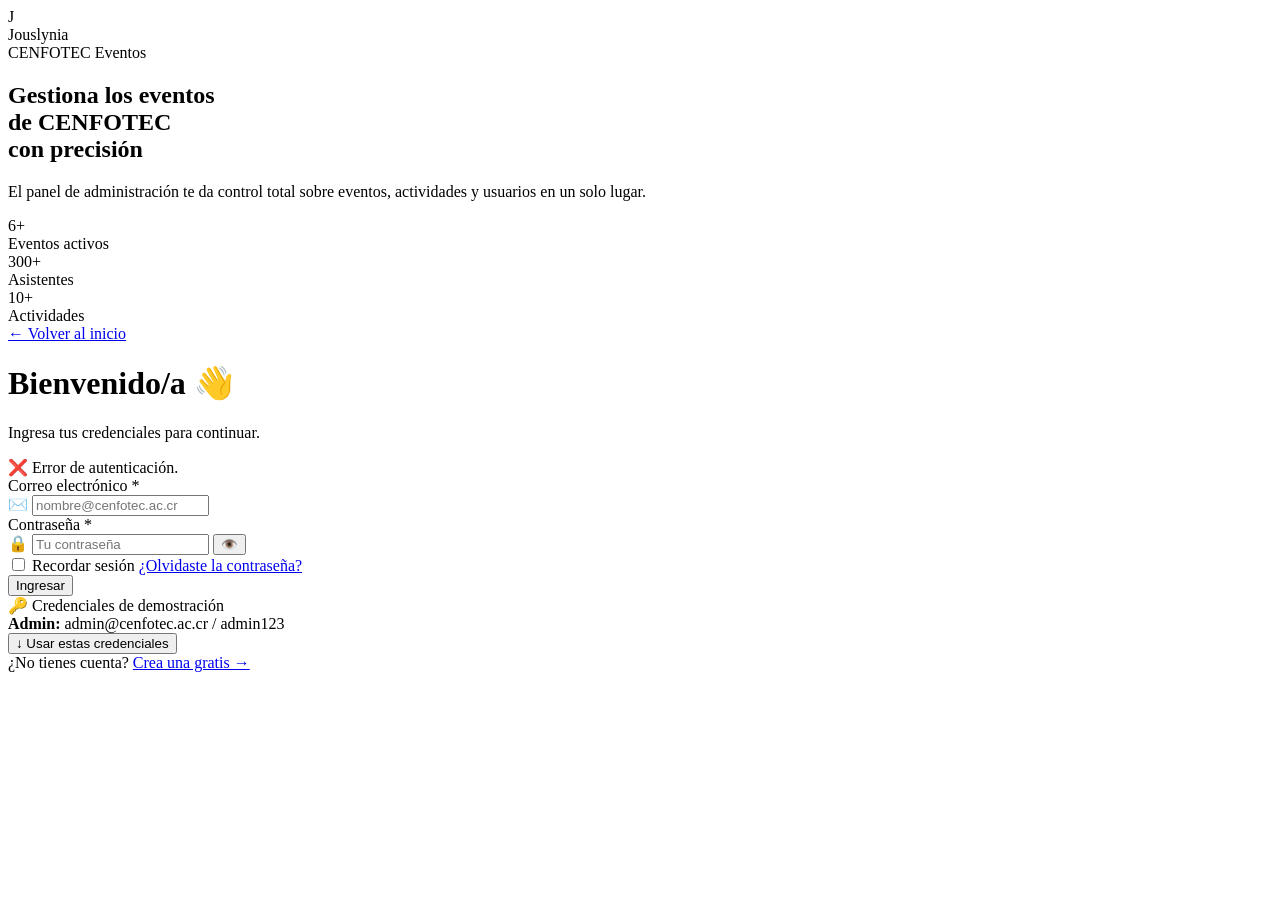
==== pages/login.html @ 5fd4dbe7 "update" ====
<!DOCTYPE html>
<html lang="es">
<head>
  <meta charset="UTF-8">
  <meta name="viewport" content="width=device-width, initial-scale=1.0">
  <meta name="description" content="Inicia sesión en Jouslynia para gestionar los eventos de CENFOTEC.">
  <meta name="robots" content="noindex">
  <title>Iniciar sesión · Jouslynia CENFOTEC</title>

  <link rel="stylesheet" href="../css/styles.css">
  <link rel="stylesheet" href="../css/auth.css">
</head>

<body>

  <div class="auth-layout">

    <!-- Panel decorativo izquierdo -->
    <aside class="auth-panel-deco auth-panel-deco--azul" aria-hidden="true">

      <div class="deco-logo">
        <div class="deco-logo__icono">J</div>
        <div>
          <div class="deco-logo__nombre">Jouslynia</div>
          <div class="deco-logo__sub">CENFOTEC Eventos</div>
        </div>
      </div>

      <div class="deco-contenido">
        <h2 class="deco-contenido__titulo">
          Gestiona los eventos<br>de <span>CENFOTEC</span><br>con precisión
        </h2>
        <p class="deco-contenido__texto">
          El panel de administración te da control total sobre eventos,
          actividades y usuarios en un solo lugar.
        </p>
      </div>

      <div class="deco-metricas">
        <div>
          <div class="deco-metrica__numero">6+</div>
          <div class="deco-metrica__label">Eventos activos</div>
        </div>
        <div>
          <div class="deco-metrica__numero">300+</div>
          <div class="deco-metrica__label">Asistentes</div>
        </div>
        <div>
          <div class="deco-metrica__numero">10+</div>
          <div class="deco-metrica__label">Actividades</div>
        </div>
      </div>

    </aside>

    <!-- Columna del formulario -->
    <main class="auth-formulario-col" id="contenido-principal">
      <div class="auth-caja">

        <a href="../index.html" class="auth-volver">← Volver al inicio</a>

        <div class="auth-caja__cabecera">
          <h1 class="auth-caja__titulo">Bienvenido/a 👋</h1>
          <p class="auth-caja__subtitulo">Ingresa tus credenciales para continuar.</p>
        </div>

        <!-- Alerta global -->
        <div class="alerta-form alerta-form--error" id="alerta-error" role="alert" aria-live="assertive">
          <span aria-hidden="true">❌</span>
          <span id="alerta-error-texto">Error de autenticación.</span>
        </div>

        <form class="auth-form" id="form-login" novalidate>

          <div class="campo-form">
            <label class="campo-form__etiqueta" for="correo">
              Correo electrónico <span>*</span>
            </label>
            <div class="campo-icono">
              <span class="campo-icono__ico" aria-hidden="true">✉️</span>
              <input type="email" id="correo" name="correo"
                     class="campo-form__control campo-icono__control"
                     placeholder="nombre@cenfotec.ac.cr"
                     autocomplete="email" inputmode="email"
                     required aria-required="true" aria-describedby="error-correo">
            </div>
            <span class="campo-form__error campo-error-msg" id="error-correo" role="alert" style="display:none;"></span>
          </div>

          <div class="campo-form">
            <label class="campo-form__etiqueta" for="contrasena">
              Contraseña <span>*</span>
            </label>
            <div class="campo-icono campo-pass">
              <span class="campo-icono__ico" aria-hidden="true">🔒</span>
              <input type="password" id="contrasena" name="contrasena"
                     class="campo-form__control campo-icono__control campo-pass__control"
                     placeholder="Tu contraseña"
                     autocomplete="current-password"
                     required aria-required="true" aria-describedby="error-contrasena">
              <button type="button" class="campo-pass__toggle" id="toggle-pass"
                      aria-label="Mostrar contraseña">👁️</button>
            </div>
            <span class="campo-form__error campo-error-msg" id="error-contrasena" role="alert" style="display:none;"></span>
          </div>

          <div class="auth-opciones">
            <label class="auth-opciones__checkbox">
              <input type="checkbox" id="recordar" name="recordar">
              Recordar sesión
            </label>
            <a href="#" class="auth-opciones__link" id="enlace-recuperar">
              ¿Olvidaste la contraseña?
            </a>
          </div>

          <button type="submit" class="btn btn-primario btn-bloque btn-lg" id="btn-ingresar">
            Ingresar
          </button>

        </form>

        <div class="demo-credenciales" role="note">
          <div class="demo-credenciales__titulo">🔑 Credenciales de demostración</div>
          <div><strong>Admin:</strong> admin@cenfotec.ac.cr / admin123</div>
          <button type="button" class="demo-credenciales__rellenar" id="btn-demo">
            ↓ Usar estas credenciales
          </button>
        </div>

        <div class="auth-caja__pie">
          ¿No tienes cuenta? <a href="registro.html">Crea una gratis →</a>
        </div>

      </div>
    </main>

  </div>

  <div class="toast-contenedor" id="toast-contenedor" aria-live="assertive" aria-atomic="false"></div>

  <script src="../js/auth.js"></script>
  <script src="../js/login.js"></script>

</body>
</html>
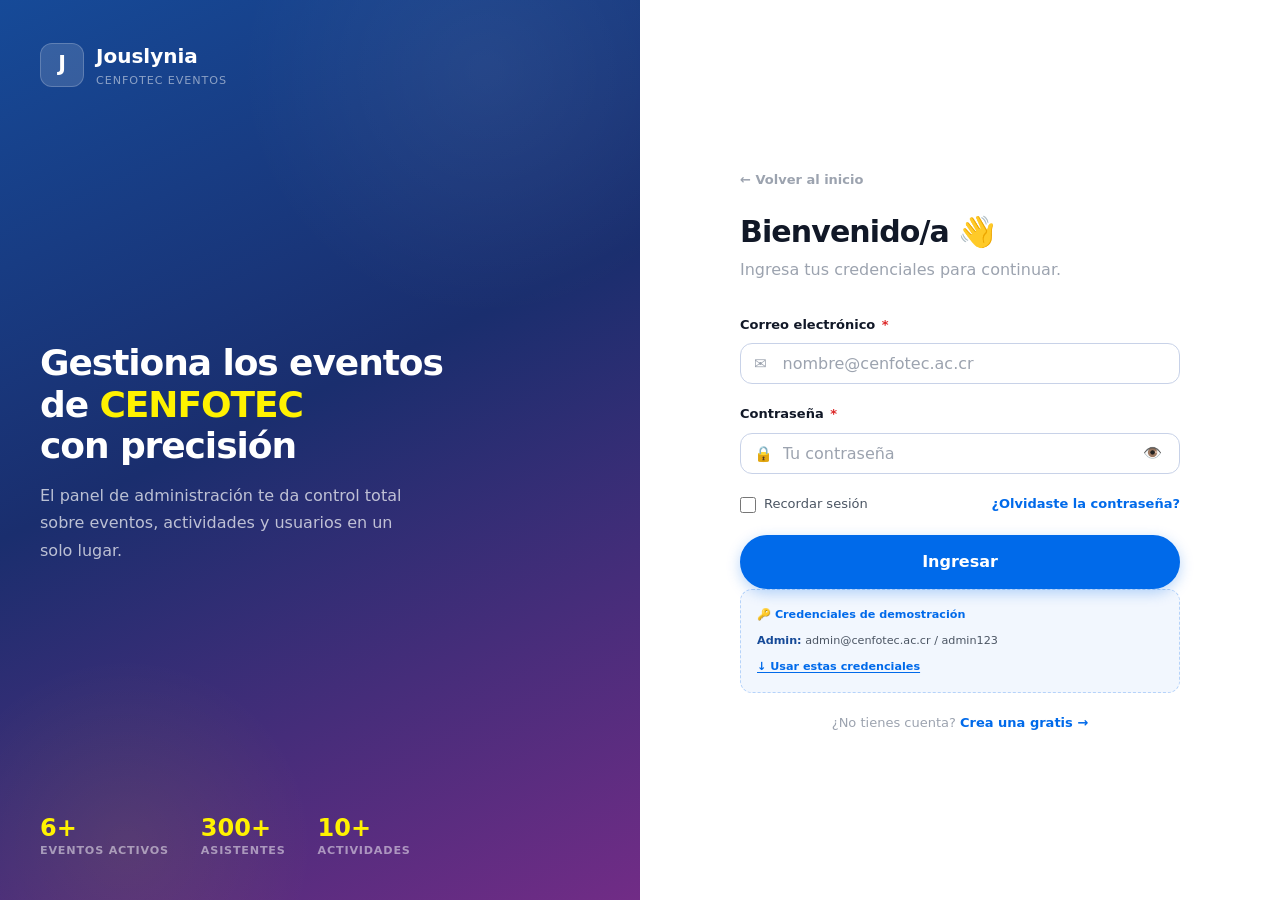
==== commit 766ac84f: "updarte" ====
--- a/pages/login.html
+++ b/pages/login.html
@@ -3,12 +3,12 @@
 <head>
   <meta charset="UTF-8">
   <meta name="viewport" content="width=device-width, initial-scale=1.0">
-  <meta name="description" content="Inicia sesión en Jouslynia para gestionar los eventos de CENFOTEC.">
+  <meta name="description" content="Inicia sesión para gestionar los eventos de CENFOTEC.">
   <meta name="robots" content="noindex">
-  <title>Iniciar sesión · Jouslynia CENFOTEC</title>
+  <title>Iniciar sesión · CENFOTEC</title>
 
-  <link rel="stylesheet" href="../css/styles.css">
-  <link rel="stylesheet" href="../css/auth.css">
+  <link rel="stylesheet" href="/CSS/styles.css">
+  <link rel="stylesheet" href="/CSS/auth.css">
 </head>
 
 <body>
@@ -57,7 +57,7 @@
     <main class="auth-formulario-col" id="contenido-principal">
       <div class="auth-caja">
 
-        <a href="../index.html" class="auth-volver">← Volver al inicio</a>
+        <a href="/index.html" class="auth-volver">← Volver al inicio</a>
 
         <div class="auth-caja__cabecera">
           <h1 class="auth-caja__titulo">Bienvenido/a 👋</h1>
@@ -129,7 +129,7 @@
         </div>
 
         <div class="auth-caja__pie">
-          ¿No tienes cuenta? <a href="registro.html">Crea una gratis →</a>
+          ¿No tienes cuenta? <a href="/pages/registro.html">Crea una gratis →</a>
         </div>
 
       </div>
@@ -139,8 +139,8 @@
 
   <div class="toast-contenedor" id="toast-contenedor" aria-live="assertive" aria-atomic="false"></div>
 
-  <script src="../js/auth.js"></script>
-  <script src="../js/login.js"></script>
+  <script src="/js/auth.js"></script>
+  <script src="/js/login.js"></script>
 
 </body>
 </html>
--- a/CSS/styles.css
+++ b/CSS/styles.css
@@ -0,0 +1,1843 @@
+/* ================================================================
+   JOUSLYNIA — Sistema de Gestión de Eventos · Universidad CENFOTEC
+   styles.css — Estilos globales y componentes de la landing page
+   ================================================================ */
+
+/* ----------------------------------------------------------------
+   1. TOKENS DE COLOR — Paleta oficial CENFOTEC
+   ---------------------------------------------------------------- */
+:root {
+  /* Colores de marca */
+  --color-AzulOscuro:    #164a98;
+  --color-AzulClaro:     #006AEA;
+  --color-celesteClaro:  #9CC8FF;
+  --color-grisClaro:     #d2d2d2;
+  --color-grisOscuro:    #7c7b75;
+  --color-amarilloClaro: #fff200;
+  --color-amarilloOscuro:#ffc63e;
+  --color-Morado:        #712c86;
+
+  /* Semánticos — superficie y texto */
+  --superficie-pagina:   #f5f7fb;
+  --superficie-blanca:   #ffffff;
+  --superficie-elevada:  #ffffff;
+  --texto-primario:      #111827;
+  --texto-secundario:    #4b5563;
+  --texto-tenue:         #9ca3af;
+  --borde-suave:         #e5e9f2;
+  --borde-medio:         #c8d2e8;
+
+  /* Estados */
+  --color-exito:         #16a34a;
+  --color-error:         #dc2626;
+  --color-advertencia:   var(--color-amarilloOscuro);
+
+  /* ----------------------------------------------------------------
+     2. TIPOGRAFÍA
+     ---------------------------------------------------------------- */
+  --fuente-display: 'Segoe UI', system-ui, -apple-system, sans-serif;
+  --fuente-cuerpo:  'Segoe UI', system-ui, -apple-system, sans-serif;
+  --fuente-mono:    'Cascadia Code', 'Fira Code', monospace;
+
+  /* Escala tipográfica */
+  --texto-xs:   0.70rem;   /* 11.2px */
+  --texto-sm:   0.813rem;  /* 13px  */
+  --texto-base: 1rem;      /* 16px  */
+  --texto-lg:   1.125rem;  /* 18px  */
+  --texto-xl:   1.25rem;   /* 20px  */
+  --texto-2xl:  1.5rem;    /* 24px  */
+  --texto-3xl:  1.875rem;  /* 30px  */
+  --texto-4xl:  2.25rem;   /* 36px  */
+  --texto-5xl:  3rem;      /* 48px  */
+
+  /* ----------------------------------------------------------------
+     3. ESPACIADO Y GEOMETRÍA
+     ---------------------------------------------------------------- */
+  --espacio-1:  0.25rem;
+  --espacio-2:  0.5rem;
+  --espacio-3:  0.75rem;
+  --espacio-4:  1rem;
+  --espacio-5:  1.25rem;
+  --espacio-6:  1.5rem;
+  --espacio-8:  2rem;
+  --espacio-10: 2.5rem;
+  --espacio-12: 3rem;
+  --espacio-16: 4rem;
+  --espacio-20: 5rem;
+  --espacio-24: 6rem;
+
+  --radio-sm:   6px;
+  --radio-md:   12px;
+  --radio-lg:   20px;
+  --radio-xl:   28px;
+  --radio-full: 9999px;
+
+  /* Sombras */
+  --sombra-xs:  0 1px 3px rgba(22,74,152,0.06);
+  --sombra-sm:  0 2px 8px rgba(22,74,152,0.10);
+  --sombra-md:  0 4px 16px rgba(22,74,152,0.14);
+  --sombra-lg:  0 8px 32px rgba(22,74,152,0.18);
+  --sombra-xl:  0 16px 48px rgba(22,74,152,0.22);
+
+  /* Transiciones */
+  --trans-rapida:  0.15s ease;
+  --trans-normal:  0.25s ease;
+  --trans-suave:   0.40s ease;
+
+  /* Layout */
+  --ancho-max:     1200px;
+  --ancho-angosto: 760px;
+  --alto-header:   68px;
+}
+
+
+/* ================================================================
+   4. RESET Y BASE
+   ================================================================ */
+*, *::before, *::after {
+  box-sizing: border-box;
+  margin: 0;
+  padding: 0;
+}
+
+html {
+  font-size: 16px;
+  scroll-behavior: smooth;
+  -webkit-text-size-adjust: 100%;
+}
+
+body {
+  font-family: var(--fuente-cuerpo);
+  font-size: var(--texto-base);
+  line-height: 1.6;
+  color: var(--texto-primario);
+  background-color: var(--superficie-pagina);
+  min-height: 100vh;
+  -webkit-font-smoothing: antialiased;
+}
+
+img, svg { display: block; max-width: 100%; }
+
+a {
+  color: var(--color-AzulClaro);
+  text-decoration: none;
+  transition: color var(--trans-rapida);
+}
+a:hover { color: var(--color-AzulOscuro); }
+
+button { cursor: pointer; font-family: inherit; border: none; background: none; }
+input, select, textarea { font-family: inherit; font-size: inherit; }
+
+ul, ol { list-style: none; }
+
+h1, h2, h3, h4, h5, h6 {
+  font-family: var(--fuente-display);
+  line-height: 1.2;
+  font-weight: 700;
+  color: var(--texto-primario);
+}
+
+/* Accesibilidad: foco visible */
+:focus-visible {
+  outline: 3px solid var(--color-AzulClaro);
+  outline-offset: 3px;
+  border-radius: var(--radio-sm);
+}
+
+/* Movimiento reducido */
+@media (prefers-reduced-motion: reduce) {
+  *, *::before, *::after {
+    animation-duration: 0.01ms !important;
+    transition-duration: 0.01ms !important;
+  }
+  html { scroll-behavior: auto; }
+}
+
+
+/* ================================================================
+   5. UTILIDADES GLOBALES
+   ================================================================ */
+.contenedor {
+  width: 100%;
+  max-width: var(--ancho-max);
+  margin-inline: auto;
+  padding-inline: var(--espacio-6);
+}
+
+.contenedor--angosto {
+  max-width: var(--ancho-angosto);
+}
+
+/* Texto */
+.texto-centrado { text-align: center; }
+.texto-izquierda { text-align: left; }
+
+/* Acceso para lectores de pantalla */
+.sr-solo {
+  position: absolute;
+  width: 1px; height: 1px;
+  padding: 0; margin: -1px;
+  overflow: hidden;
+  clip: rect(0,0,0,0);
+  white-space: nowrap;
+  border: 0;
+}
+
+/* Separador de sección */
+.separador-seccion {
+  display: flex;
+  flex-direction: column;
+  align-items: center;
+  gap: var(--espacio-3);
+  margin-bottom: var(--espacio-12);
+  text-align: center;
+}
+
+.separador-seccion__etiqueta {
+  display: inline-flex;
+  align-items: center;
+  gap: var(--espacio-2);
+  font-size: var(--texto-xs);
+  font-weight: 700;
+  letter-spacing: 0.12em;
+  text-transform: uppercase;
+  color: var(--color-AzulClaro);
+  background: rgba(0,106,234,0.08);
+  padding: var(--espacio-1) var(--espacio-3);
+  border-radius: var(--radio-full);
+  border: 1px solid rgba(0,106,234,0.18);
+}
+
+.separador-seccion__titulo {
+  font-size: clamp(var(--texto-2xl), 4vw, var(--texto-4xl));
+  font-weight: 800;
+  color: var(--texto-primario);
+  letter-spacing: -0.02em;
+}
+
+.separador-seccion__titulo em {
+  font-style: normal;
+  color: var(--color-AzulClaro);
+}
+
+.separador-seccion__descripcion {
+  font-size: var(--texto-lg);
+  color: var(--texto-secundario);
+  max-width: 540px;
+  line-height: 1.65;
+}
+
+
+/* ================================================================
+   6. SISTEMA DE BOTONES
+   ================================================================ */
+.btn {
+  display: inline-flex;
+  align-items: center;
+  justify-content: center;
+  gap: var(--espacio-2);
+  padding: 0.625rem 1.375rem;
+  font-size: var(--texto-sm);
+  font-weight: 600;
+  border-radius: var(--radio-full);
+  transition: all var(--trans-normal);
+  white-space: nowrap;
+  border: 2px solid transparent;
+  cursor: pointer;
+  line-height: 1.4;
+}
+
+.btn:disabled {
+  opacity: 0.55;
+  cursor: not-allowed;
+  pointer-events: none;
+}
+
+/* Primario */
+.btn-primario {
+  background: var(--color-AzulClaro);
+  color: #ffffff;
+  border-color: var(--color-AzulClaro);
+  box-shadow: 0 4px 14px rgba(0,106,234,0.28);
+}
+.btn-primario:hover {
+  background: var(--color-AzulOscuro);
+  border-color: var(--color-AzulOscuro);
+  color: #ffffff;
+  box-shadow: 0 6px 20px rgba(22,74,152,0.35);
+  transform: translateY(-1px);
+}
+.btn-primario:active { transform: translateY(0); }
+
+/* Secundario / outline */
+.btn-secundario {
+  background: transparent;
+  color: var(--color-AzulClaro);
+  border-color: var(--color-AzulClaro);
+}
+.btn-secundario:hover {
+  background: var(--color-AzulClaro);
+  color: #ffffff;
+}
+
+/* Acento amarillo */
+.btn-acento {
+  background: var(--color-amarilloClaro);
+  color: var(--color-AzulOscuro);
+  border-color: var(--color-amarilloClaro);
+  font-weight: 700;
+  box-shadow: 0 4px 14px rgba(255,242,0,0.30);
+}
+.btn-acento:hover {
+  background: var(--color-amarilloOscuro);
+  border-color: var(--color-amarilloOscuro);
+  color: var(--color-AzulOscuro);
+  transform: translateY(-1px);
+}
+
+/* Morado */
+.btn-morado {
+  background: var(--color-Morado);
+  color: #ffffff;
+  border-color: var(--color-Morado);
+  box-shadow: 0 4px 14px rgba(113,44,134,0.28);
+}
+.btn-morado:hover {
+  background: #5e2470;
+  color: #ffffff;
+  transform: translateY(-1px);
+}
+
+/* Blanco/ghost (sobre fondos oscuros) */
+.btn-fantasma {
+  background: rgba(255,255,255,0.12);
+  color: #ffffff;
+  border-color: rgba(255,255,255,0.40);
+  backdrop-filter: blur(4px);
+}
+.btn-fantasma:hover {
+  background: rgba(255,255,255,0.22);
+  color: #ffffff;
+}
+
+/* Tamaños */
+.btn-sm { padding: 0.4rem 1rem; font-size: var(--texto-xs); }
+.btn-lg { padding: 0.85rem 1.75rem; font-size: var(--texto-base); }
+.btn-bloque { width: 100%; }
+
+
+/* ================================================================
+   7. HEADER / NAVEGACIÓN
+   ================================================================ */
+.encabezado {
+  position: sticky;
+  top: 0;
+  z-index: 900;
+  height: var(--alto-header);
+  background: rgba(255,255,255,0.96);
+  backdrop-filter: blur(12px);
+  -webkit-backdrop-filter: blur(12px);
+  border-bottom: 1px solid var(--borde-suave);
+  box-shadow: var(--sombra-xs);
+}
+
+.encabezado__interior {
+  height: 100%;
+  display: flex;
+  align-items: center;
+  justify-content: space-between;
+  gap: var(--espacio-6);
+}
+
+/* Marca / logo */
+.marca {
+  display: flex;
+  align-items: center;
+  gap: var(--espacio-3);
+  text-decoration: none;
+  flex-shrink: 0;
+}
+
+.marca__icono {
+  width: 42px;
+  height: 42px;
+  border-radius: var(--radio-md);
+  background: linear-gradient(135deg, var(--color-AzulOscuro) 0%, var(--color-AzulClaro) 100%);
+  display: flex;
+  align-items: center;
+  justify-content: center;
+  color: #ffffff;
+  font-size: 1.25rem;
+  font-weight: 800;
+  letter-spacing: -0.05em;
+  flex-shrink: 0;
+  overflow: hidden;
+}
+
+.marca__icono img {
+  width: 100%;
+  height: 100%;
+  object-fit: cover;
+}
+
+.marca__textos {
+  display: flex;
+  flex-direction: column;
+  line-height: 1.1;
+}
+
+.marca__nombre {
+  font-size: var(--texto-lg);
+  font-weight: 800;
+  color: var(--color-AzulOscuro);
+  letter-spacing: -0.03em;
+}
+
+.marca__sub {
+  font-size: var(--texto-xs);
+  font-weight: 600;
+  color: var(--texto-tenue);
+  letter-spacing: 0.06em;
+  text-transform: uppercase;
+}
+
+/* Navegación principal */
+.nav-principal {
+  display: flex;
+  align-items: center;
+  gap: var(--espacio-1);
+  flex: 1;
+  justify-content: center;
+}
+
+.nav-principal__enlace {
+  padding: var(--espacio-2) var(--espacio-3);
+  font-size: var(--texto-sm);
+  font-weight: 600;
+  color: var(--texto-secundario);
+  border-radius: var(--radio-full);
+  transition: all var(--trans-rapida);
+  position: relative;
+}
+
+.nav-principal__enlace:hover,
+.nav-principal__enlace[aria-current="page"] {
+  color: var(--color-AzulClaro);
+  background: rgba(0,106,234,0.07);
+}
+
+/* Acciones del header */
+.encabezado__acciones {
+  display: flex;
+  align-items: center;
+  gap: var(--espacio-3);
+  flex-shrink: 0;
+}
+
+/* Botón hamburguesa */
+.btn-hamburguesa {
+  display: none;
+  flex-direction: column;
+  gap: 5px;
+  padding: var(--espacio-2);
+  background: none;
+  border: none;
+  cursor: pointer;
+  border-radius: var(--radio-sm);
+  transition: background var(--trans-rapida);
+}
+.btn-hamburguesa:hover { background: var(--borde-suave); }
+
+.btn-hamburguesa__linea {
+  display: block;
+  width: 22px;
+  height: 2px;
+  background: var(--texto-primario);
+  border-radius: 2px;
+  transition: all var(--trans-normal);
+  transform-origin: center;
+}
+
+/* Animación hamburguesa → X */
+.btn-hamburguesa[aria-expanded="true"] .btn-hamburguesa__linea:nth-child(1) {
+  transform: translateY(7px) rotate(45deg);
+}
+.btn-hamburguesa[aria-expanded="true"] .btn-hamburguesa__linea:nth-child(2) {
+  opacity: 0;
+  transform: scaleX(0);
+}
+.btn-hamburguesa[aria-expanded="true"] .btn-hamburguesa__linea:nth-child(3) {
+  transform: translateY(-7px) rotate(-45deg);
+}
+
+/* Menú móvil */
+.nav-movil {
+  display: none;
+  position: fixed;
+  top: var(--alto-header);
+  left: 0;
+  right: 0;
+  background: var(--superficie-blanca);
+  border-bottom: 1px solid var(--borde-suave);
+  box-shadow: var(--sombra-md);
+  padding: var(--espacio-4);
+  z-index: 800;
+  flex-direction: column;
+  gap: var(--espacio-2);
+}
+
+.nav-movil--visible { display: flex; }
+
+.nav-movil__enlace {
+  display: flex;
+  align-items: center;
+  gap: var(--espacio-3);
+  padding: var(--espacio-3) var(--espacio-4);
+  border-radius: var(--radio-md);
+  font-size: var(--texto-base);
+  font-weight: 600;
+  color: var(--texto-secundario);
+  transition: all var(--trans-rapida);
+}
+.nav-movil__enlace:hover {
+  background: rgba(0,106,234,0.06);
+  color: var(--color-AzulClaro);
+}
+
+.nav-movil__separador {
+  height: 1px;
+  background: var(--borde-suave);
+  margin: var(--espacio-2) 0;
+}
+
+.nav-movil__acciones {
+  display: flex;
+  flex-direction: column;
+  gap: var(--espacio-2);
+  padding-top: var(--espacio-2);
+}
+
+
+/* ================================================================
+   8. HERO SECTION
+   ================================================================ */
+.hero {
+  position: relative;
+  min-height: calc(100vh - var(--alto-header));
+  display: grid;
+  grid-template-columns: 1fr 1fr;
+  align-items: center;
+  gap: var(--espacio-16);
+  padding-block: var(--espacio-20);
+  overflow: hidden;
+  background:
+    radial-gradient(ellipse 80% 60% at 70% 50%, rgba(156,200,255,0.18) 0%, transparent 65%),
+    radial-gradient(ellipse 50% 40% at 10% 80%, rgba(113,44,134,0.10) 0%, transparent 55%),
+    linear-gradient(160deg, #f5f7fb 0%, #eef2fd 50%, #f0f4ff 100%);
+}
+
+/* Figura decorativa de fondo */
+.hero::before {
+  content: '';
+  position: absolute;
+  top: -10%;
+  right: -5%;
+  width: 600px;
+  height: 600px;
+  border-radius: 50%;
+  background: radial-gradient(circle, rgba(0,106,234,0.07) 0%, transparent 70%);
+  pointer-events: none;
+}
+
+.hero::after {
+  content: '';
+  position: absolute;
+  bottom: -15%;
+  left: -8%;
+  width: 500px;
+  height: 500px;
+  border-radius: 50%;
+  background: radial-gradient(circle, rgba(113,44,134,0.06) 0%, transparent 70%);
+  pointer-events: none;
+}
+
+/* Columna de texto */
+.hero__texto {
+  position: relative;
+  z-index: 1;
+}
+
+.hero__etiqueta {
+  display: inline-flex;
+  align-items: center;
+  gap: var(--espacio-2);
+  font-size: var(--texto-xs);
+  font-weight: 700;
+  letter-spacing: 0.10em;
+  text-transform: uppercase;
+  color: var(--color-AzulClaro);
+  background: rgba(0,106,234,0.08);
+  padding: var(--espacio-1) var(--espacio-3);
+  border-radius: var(--radio-full);
+  border: 1px solid rgba(0,106,234,0.20);
+  margin-bottom: var(--espacio-5);
+}
+
+.hero__etiqueta::before {
+  content: '';
+  width: 6px;
+  height: 6px;
+  border-radius: 50%;
+  background: var(--color-AzulClaro);
+  animation: pulso 2s ease-in-out infinite;
+}
+
+@keyframes pulso {
+  0%, 100% { transform: scale(1); opacity: 1; }
+  50%       { transform: scale(1.4); opacity: 0.6; }
+}
+
+.hero__titulo {
+  font-size: clamp(var(--texto-3xl), 5.5vw, 3.6rem);
+  font-weight: 900;
+  letter-spacing: -0.035em;
+  line-height: 1.08;
+  color: var(--texto-primario);
+  margin-bottom: var(--espacio-5);
+}
+
+.hero__titulo-acento {
+  color: var(--color-AzulClaro);
+  position: relative;
+  display: inline-block;
+}
+
+/* Subrayado decorativo */
+.hero__titulo-acento::after {
+  content: '';
+  position: absolute;
+  bottom: 2px;
+  left: 0;
+  width: 100%;
+  height: 4px;
+  background: var(--color-amarilloClaro);
+  border-radius: 2px;
+  opacity: 0.8;
+}
+
+.hero__bajada {
+  font-size: var(--texto-lg);
+  color: var(--texto-secundario);
+  line-height: 1.70;
+  max-width: 480px;
+  margin-bottom: var(--espacio-8);
+}
+
+.hero__acciones {
+  display: flex;
+  gap: var(--espacio-4);
+  flex-wrap: wrap;
+  margin-bottom: var(--espacio-10);
+}
+
+/* Estadísticas rápidas del hero */
+.hero__metricas {
+  display: flex;
+  gap: var(--espacio-8);
+  padding-top: var(--espacio-8);
+  border-top: 1px solid var(--borde-suave);
+}
+
+.hero__metrica-numero {
+  font-size: var(--texto-3xl);
+  font-weight: 900;
+  color: var(--color-AzulOscuro);
+  line-height: 1;
+  letter-spacing: -0.03em;
+}
+
+.hero__metrica-numero span {
+  color: var(--color-AzulClaro);
+}
+
+.hero__metrica-label {
+  font-size: var(--texto-xs);
+  color: var(--texto-tenue);
+  font-weight: 600;
+  text-transform: uppercase;
+  letter-spacing: 0.07em;
+  margin-top: var(--espacio-1);
+}
+
+/* Columna visual del hero */
+.hero__visual {
+  position: relative;
+  z-index: 1;
+  display: flex;
+  justify-content: center;
+  align-items: center;
+}
+
+/* Tarjeta flotante de próximos eventos */
+.hero-panel {
+  background: var(--superficie-blanca);
+  border-radius: var(--radio-xl);
+  box-shadow: var(--sombra-xl);
+  border: 1px solid var(--borde-suave);
+  padding: var(--espacio-6);
+  width: 100%;
+  max-width: 380px;
+  position: relative;
+}
+
+.hero-panel__titulo {
+  font-size: var(--texto-xs);
+  font-weight: 700;
+  color: var(--texto-tenue);
+  text-transform: uppercase;
+  letter-spacing: 0.10em;
+  margin-bottom: var(--espacio-4);
+  display: flex;
+  align-items: center;
+  justify-content: space-between;
+}
+
+.hero-panel__indicador-vivo {
+  display: flex;
+  align-items: center;
+  gap: var(--espacio-1);
+  font-size: var(--texto-xs);
+  color: var(--color-exito);
+  font-weight: 700;
+}
+
+.hero-panel__indicador-vivo::before {
+  content: '';
+  width: 6px;
+  height: 6px;
+  border-radius: 50%;
+  background: var(--color-exito);
+  animation: pulso 1.5s ease infinite;
+}
+
+/* Ítem de evento en el panel */
+.hero-evento {
+  display: flex;
+  gap: var(--espacio-3);
+  padding: var(--espacio-3) 0;
+  border-bottom: 1px solid var(--borde-suave);
+  align-items: flex-start;
+}
+
+.hero-evento:last-child { border-bottom: none; padding-bottom: 0; }
+
+.hero-evento__fecha {
+  flex-shrink: 0;
+  width: 46px;
+  text-align: center;
+  background: var(--color-AzulOscuro);
+  color: #ffffff;
+  border-radius: var(--radio-sm);
+  padding: var(--espacio-1);
+}
+
+.hero-evento__fecha-dia {
+  font-size: var(--texto-xl);
+  font-weight: 900;
+  line-height: 1;
+  display: block;
+}
+
+.hero-evento__fecha-mes {
+  font-size: var(--texto-xs);
+  font-weight: 600;
+  text-transform: uppercase;
+  letter-spacing: 0.06em;
+  display: block;
+}
+
+.hero-evento__info { flex: 1; min-width: 0; }
+
+.hero-evento__nombre {
+  font-size: var(--texto-sm);
+  font-weight: 700;
+  color: var(--texto-primario);
+  white-space: nowrap;
+  overflow: hidden;
+  text-overflow: ellipsis;
+  margin-bottom: var(--espacio-1);
+}
+
+.hero-evento__meta {
+  font-size: var(--texto-xs);
+  color: var(--texto-tenue);
+  display: flex;
+  align-items: center;
+  gap: var(--espacio-1);
+}
+
+.hero-evento__badge {
+  display: inline-block;
+  padding: 2px 8px;
+  border-radius: var(--radio-full);
+  font-size: 10px;
+  font-weight: 700;
+  text-transform: uppercase;
+  letter-spacing: 0.05em;
+}
+
+/* Colores de badge por categoría */
+.badge-congreso   { background: rgba(22,74,152,0.10); color: var(--color-AzulOscuro); }
+.badge-taller     { background: rgba(113,44,134,0.10); color: var(--color-Morado); }
+.badge-seminario  { background: rgba(0,106,234,0.10); color: var(--color-AzulClaro); }
+.badge-hackathon  { background: rgba(255,198,62,0.20); color: #b87d00; }
+.badge-conferencia{ background: rgba(22,163,74,0.10); color: var(--color-exito); }
+.badge-otro       { background: var(--borde-suave); color: var(--texto-secundario); }
+
+/* Decoraciones flotantes del hero */
+.hero__deco-1 {
+  position: absolute;
+  top: -20px;
+  right: -20px;
+  width: 80px;
+  height: 80px;
+  background: linear-gradient(135deg, var(--color-amarilloClaro), var(--color-amarilloOscuro));
+  border-radius: var(--radio-lg);
+  opacity: 0.85;
+  transform: rotate(15deg);
+  z-index: -1;
+}
+
+.hero__deco-2 {
+  position: absolute;
+  bottom: -15px;
+  left: -25px;
+  width: 60px;
+  height: 60px;
+  background: linear-gradient(135deg, var(--color-Morado), #9b3bb8);
+  border-radius: 50%;
+  opacity: 0.70;
+  z-index: -1;
+}
+
+
+/* ================================================================
+   9. SECCIÓN EVENTOS
+   ================================================================ */
+.seccion-eventos {
+  padding-block: var(--espacio-20);
+  background: var(--superficie-pagina);
+}
+
+.eventos__controles {
+  display: flex;
+  align-items: center;
+  justify-content: space-between;
+  gap: var(--espacio-4);
+  margin-bottom: var(--espacio-6);
+  flex-wrap: wrap;
+}
+
+/* Filtros de categoría */
+.filtros {
+  display: flex;
+  gap: var(--espacio-2);
+  flex-wrap: wrap;
+}
+
+.filtro {
+  padding: 0.375rem 0.875rem;
+  border-radius: var(--radio-full);
+  font-size: var(--texto-xs);
+  font-weight: 700;
+  letter-spacing: 0.04em;
+  text-transform: uppercase;
+  color: var(--texto-secundario);
+  background: var(--superficie-blanca);
+  border: 1.5px solid var(--borde-medio);
+  cursor: pointer;
+  transition: all var(--trans-rapida);
+}
+
+.filtro:hover { border-color: var(--color-AzulClaro); color: var(--color-AzulClaro); }
+
+.filtro--activo {
+  background: var(--color-AzulOscuro);
+  border-color: var(--color-AzulOscuro);
+  color: #ffffff;
+}
+
+/* Buscador */
+.buscador {
+  display: flex;
+  align-items: center;
+  gap: var(--espacio-2);
+  background: var(--superficie-blanca);
+  border: 1.5px solid var(--borde-medio);
+  border-radius: var(--radio-full);
+  padding: 0.4rem 0.875rem;
+  transition: border-color var(--trans-rapida);
+}
+
+.buscador:focus-within { border-color: var(--color-AzulClaro); }
+
+.buscador__icono { color: var(--texto-tenue); font-size: 0.9rem; }
+
+.buscador__input {
+  border: none;
+  outline: none;
+  background: transparent;
+  font-size: var(--texto-sm);
+  color: var(--texto-primario);
+  width: 200px;
+}
+
+.buscador__input::placeholder { color: var(--texto-tenue); }
+
+/* Grid de tarjetas de evento */
+.grid-eventos {
+  display: grid;
+  grid-template-columns: repeat(auto-fill, minmax(320px, 1fr));
+  gap: var(--espacio-6);
+}
+
+/* Estado vacío */
+.estado-vacio {
+  grid-column: 1 / -1;
+  text-align: center;
+  padding: var(--espacio-20) var(--espacio-6);
+  color: var(--texto-tenue);
+}
+
+.estado-vacio__icono {
+  font-size: 3rem;
+  margin-bottom: var(--espacio-4);
+  display: block;
+}
+
+.estado-vacio__titulo {
+  font-size: var(--texto-xl);
+  font-weight: 700;
+  color: var(--texto-secundario);
+  margin-bottom: var(--espacio-2);
+}
+
+/* ---- Tarjeta de evento ---- */
+.tarjeta-evento {
+  background: var(--superficie-blanca);
+  border-radius: var(--radio-lg);
+  border: 1px solid var(--borde-suave);
+  box-shadow: var(--sombra-sm);
+  overflow: hidden;
+  display: flex;
+  flex-direction: column;
+  transition: box-shadow var(--trans-normal), transform var(--trans-normal), border-color var(--trans-normal);
+}
+
+.tarjeta-evento:hover {
+  box-shadow: var(--sombra-lg);
+  transform: translateY(-4px);
+  border-color: var(--color-celesteClaro);
+}
+
+/* Banner de imagen / color de la tarjeta */
+.tarjeta-evento__banner {
+  height: 180px;
+  position: relative;
+  overflow: hidden;
+}
+
+.tarjeta-evento__banner-img {
+  width: 100%;
+  height: 100%;
+  object-fit: cover;
+  transition: transform var(--trans-suave);
+}
+
+.tarjeta-evento:hover .tarjeta-evento__banner-img {
+  transform: scale(1.04);
+}
+
+.tarjeta-evento__banner-placeholder {
+  width: 100%;
+  height: 100%;
+  display: flex;
+  align-items: center;
+  justify-content: center;
+  font-size: 3rem;
+  transition: transform var(--trans-suave);
+}
+
+.tarjeta-evento:hover .tarjeta-evento__banner-placeholder {
+  transform: scale(1.06);
+}
+
+/* Gradientes de banner por categoría */
+.banner-congreso    { background: linear-gradient(135deg, var(--color-AzulOscuro) 0%, var(--color-AzulClaro) 100%); }
+.banner-taller      { background: linear-gradient(135deg, var(--color-Morado) 0%, #c05bb4 100%); }
+.banner-seminario   { background: linear-gradient(135deg, #1565c0 0%, var(--color-AzulClaro) 100%); }
+.banner-hackathon   { background: linear-gradient(135deg, #b8860b 0%, var(--color-amarilloOscuro) 100%); }
+.banner-conferencia { background: linear-gradient(135deg, #0d6e4a 0%, #1a9e6b 100%); }
+.banner-otro        { background: linear-gradient(135deg, var(--color-grisOscuro) 0%, #aaa 100%); }
+
+.tarjeta-evento__chip-cat {
+  position: absolute;
+  top: var(--espacio-3);
+  left: var(--espacio-3);
+  padding: 3px 10px;
+  border-radius: var(--radio-full);
+  font-size: 10px;
+  font-weight: 700;
+  letter-spacing: 0.06em;
+  text-transform: uppercase;
+  background: rgba(255,255,255,0.92);
+  backdrop-filter: blur(4px);
+  color: var(--texto-primario);
+  box-shadow: var(--sombra-xs);
+}
+
+.tarjeta-evento__destacado {
+  position: absolute;
+  top: var(--espacio-3);
+  right: var(--espacio-3);
+  width: 28px;
+  height: 28px;
+  border-radius: 50%;
+  background: var(--color-amarilloClaro);
+  display: flex;
+  align-items: center;
+  justify-content: center;
+  font-size: 0.8rem;
+  box-shadow: var(--sombra-sm);
+}
+
+/* Cuerpo de la tarjeta */
+.tarjeta-evento__cuerpo {
+  padding: var(--espacio-5);
+  flex: 1;
+  display: flex;
+  flex-direction: column;
+  gap: var(--espacio-3);
+}
+
+.tarjeta-evento__nombre {
+  font-size: var(--texto-base);
+  font-weight: 700;
+  color: var(--texto-primario);
+  line-height: 1.3;
+  /* Cortar a 2 líneas */
+  display: -webkit-box;
+  -webkit-line-clamp: 2;
+  -webkit-box-orient: vertical;
+  overflow: hidden;
+}
+
+.tarjeta-evento__descripcion {
+  font-size: var(--texto-sm);
+  color: var(--texto-secundario);
+  line-height: 1.6;
+  display: -webkit-box;
+  -webkit-line-clamp: 3;
+  -webkit-box-orient: vertical;
+  overflow: hidden;
+  flex: 1;
+}
+
+/* Metadatos (fecha, lugar) */
+.tarjeta-evento__meta {
+  display: flex;
+  flex-direction: column;
+  gap: var(--espacio-1);
+}
+
+.tarjeta-evento__meta-item {
+  display: flex;
+  align-items: center;
+  gap: var(--espacio-2);
+  font-size: var(--texto-xs);
+  color: var(--texto-tenue);
+  font-weight: 500;
+}
+
+.tarjeta-evento__meta-icono {
+  font-size: 0.8rem;
+  width: 14px;
+  text-align: center;
+  flex-shrink: 0;
+}
+
+/* Pie de la tarjeta */
+.tarjeta-evento__pie {
+  display: flex;
+  align-items: center;
+  justify-content: space-between;
+  padding: var(--espacio-3) var(--espacio-5);
+  border-top: 1px solid var(--borde-suave);
+  gap: var(--espacio-3);
+}
+
+.tarjeta-evento__cupos {
+  display: flex;
+  flex-direction: column;
+  gap: 2px;
+}
+
+.tarjeta-evento__cupos-texto {
+  font-size: var(--texto-xs);
+  font-weight: 600;
+  color: var(--texto-secundario);
+}
+
+.tarjeta-evento__cupos-texto strong { color: var(--color-AzulClaro); }
+.tarjeta-evento__cupos-texto--agotado strong { color: var(--color-error); }
+
+/* Barra de progreso de cupos */
+.barra-cupos {
+  width: 80px;
+  height: 4px;
+  background: var(--borde-suave);
+  border-radius: 2px;
+  overflow: hidden;
+}
+
+.barra-cupos__relleno {
+  height: 100%;
+  border-radius: 2px;
+  background: var(--color-AzulClaro);
+  transition: width 0.6s ease;
+}
+
+.barra-cupos__relleno--lleno { background: var(--color-error); }
+.barra-cupos__relleno--casi  { background: var(--color-advertencia); }
+
+
+/* ================================================================
+   10. SECCIÓN AGENDA
+   ================================================================ */
+.seccion-agenda {
+  padding-block: var(--espacio-20);
+  background: var(--superficie-blanca);
+  border-top: 1px solid var(--borde-suave);
+  border-bottom: 1px solid var(--borde-suave);
+}
+
+.agenda__layout {
+  display: grid;
+  grid-template-columns: 1fr 1fr;
+  gap: var(--espacio-16);
+  align-items: start;
+}
+
+/* Selector de evento para agenda */
+.agenda__selector-wrap {
+  display: flex;
+  align-items: center;
+  gap: var(--espacio-3);
+  margin-bottom: var(--espacio-6);
+  flex-wrap: wrap;
+}
+
+.agenda__selector-label {
+  font-size: var(--texto-sm);
+  font-weight: 600;
+  color: var(--texto-secundario);
+  white-space: nowrap;
+}
+
+.agenda__selector {
+  flex: 1;
+  padding: 0.5rem 0.875rem;
+  border: 1.5px solid var(--borde-medio);
+  border-radius: var(--radio-full);
+  font-size: var(--texto-sm);
+  font-weight: 600;
+  color: var(--texto-primario);
+  background: var(--superficie-blanca);
+  cursor: pointer;
+  outline: none;
+  transition: border-color var(--trans-rapida);
+  min-width: 0;
+}
+
+.agenda__selector:focus { border-color: var(--color-AzulClaro); }
+
+/* Timeline de actividades */
+.timeline {
+  display: flex;
+  flex-direction: column;
+  position: relative;
+}
+
+.timeline::before {
+  content: '';
+  position: absolute;
+  left: 22px;
+  top: 10px;
+  bottom: 10px;
+  width: 2px;
+  background: linear-gradient(to bottom, var(--color-AzulClaro), var(--color-celesteClaro), transparent);
+  border-radius: 1px;
+}
+
+.timeline__item {
+  display: flex;
+  gap: var(--espacio-4);
+  padding-bottom: var(--espacio-6);
+  position: relative;
+}
+
+.timeline__item:last-child { padding-bottom: 0; }
+
+.timeline__punto {
+  flex-shrink: 0;
+  width: 44px;
+  height: 44px;
+  border-radius: 50%;
+  background: var(--color-AzulOscuro);
+  border: 3px solid var(--superficie-blanca);
+  box-shadow: 0 0 0 2px var(--color-AzulOscuro);
+  display: flex;
+  align-items: center;
+  justify-content: center;
+  color: #ffffff;
+  font-size: 1rem;
+  z-index: 1;
+}
+
+.timeline__contenido {
+  flex: 1;
+  background: var(--superficie-pagina);
+  border-radius: var(--radio-md);
+  padding: var(--espacio-4);
+  border: 1px solid var(--borde-suave);
+  transition: border-color var(--trans-rapida), box-shadow var(--trans-rapida);
+}
+
+.timeline__item:hover .timeline__contenido {
+  border-color: var(--color-celesteClaro);
+  box-shadow: var(--sombra-sm);
+}
+
+.timeline__hora {
+  font-size: var(--texto-xs);
+  font-weight: 700;
+  color: var(--color-AzulClaro);
+  text-transform: uppercase;
+  letter-spacing: 0.08em;
+  margin-bottom: var(--espacio-1);
+}
+
+.timeline__nombre {
+  font-size: var(--texto-sm);
+  font-weight: 700;
+  color: var(--texto-primario);
+  margin-bottom: var(--espacio-1);
+}
+
+.timeline__detalles {
+  font-size: var(--texto-xs);
+  color: var(--texto-tenue);
+  display: flex;
+  flex-wrap: wrap;
+  gap: var(--espacio-3);
+}
+
+/* Mensaje "sin actividades" */
+.timeline__vacio {
+  text-align: center;
+  padding: var(--espacio-12) var(--espacio-4);
+  color: var(--texto-tenue);
+  font-size: var(--texto-sm);
+}
+
+/* Calendario mini */
+.calendario {
+  background: var(--superficie-pagina);
+  border-radius: var(--radio-lg);
+  padding: var(--espacio-6);
+  border: 1px solid var(--borde-suave);
+  user-select: none;
+}
+
+.calendario__cabecera {
+  display: flex;
+  align-items: center;
+  justify-content: space-between;
+  margin-bottom: var(--espacio-5);
+}
+
+.calendario__mes-anio {
+  font-size: var(--texto-base);
+  font-weight: 700;
+  color: var(--texto-primario);
+}
+
+.calendario__nav {
+  width: 32px;
+  height: 32px;
+  border-radius: 50%;
+  background: var(--superficie-blanca);
+  border: 1.5px solid var(--borde-medio);
+  display: flex;
+  align-items: center;
+  justify-content: center;
+  font-size: 0.9rem;
+  cursor: pointer;
+  transition: all var(--trans-rapida);
+  color: var(--texto-secundario);
+}
+
+.calendario__nav:hover {
+  background: var(--color-AzulOscuro);
+  border-color: var(--color-AzulOscuro);
+  color: #ffffff;
+}
+
+.calendario__grid {
+  display: grid;
+  grid-template-columns: repeat(7, 1fr);
+  gap: 3px;
+}
+
+.calendario__dia-sem {
+  text-align: center;
+  font-size: var(--texto-xs);
+  font-weight: 700;
+  color: var(--texto-tenue);
+  text-transform: uppercase;
+  letter-spacing: 0.05em;
+  padding: var(--espacio-2) 0;
+}
+
+.calendario__dia {
+  aspect-ratio: 1;
+  display: flex;
+  align-items: center;
+  justify-content: center;
+  border-radius: 50%;
+  font-size: var(--texto-xs);
+  font-weight: 500;
+  color: var(--texto-primario);
+  cursor: pointer;
+  transition: all var(--trans-rapida);
+  position: relative;
+}
+
+.calendario__dia:hover:not(.calendario__dia--vacio):not(.calendario__dia--hoy) {
+  background: var(--color-celesteClaro);
+  color: var(--color-AzulOscuro);
+}
+
+.calendario__dia--vacio {
+  pointer-events: none;
+  opacity: 0;
+}
+
+.calendario__dia--hoy {
+  background: var(--color-AzulOscuro);
+  color: #ffffff;
+  font-weight: 700;
+}
+
+.calendario__dia--con-evento {
+  font-weight: 700;
+  color: var(--color-AzulClaro);
+}
+
+.calendario__dia--con-evento::after {
+  content: '';
+  position: absolute;
+  bottom: 2px;
+  left: 50%;
+  transform: translateX(-50%);
+  width: 4px;
+  height: 4px;
+  border-radius: 50%;
+  background: var(--color-AzulClaro);
+}
+
+.calendario__dia--hoy.calendario__dia--con-evento::after {
+  background: var(--color-amarilloClaro);
+}
+
+/* Leyenda del calendario */
+.calendario__leyenda {
+  margin-top: var(--espacio-4);
+  display: flex;
+  gap: var(--espacio-4);
+  font-size: var(--texto-xs);
+  color: var(--texto-tenue);
+}
+
+.calendario__leyenda-item {
+  display: flex;
+  align-items: center;
+  gap: var(--espacio-2);
+}
+
+.calendario__leyenda-punto {
+  width: 8px;
+  height: 8px;
+  border-radius: 50%;
+}
+
+
+/* ================================================================
+   11. SECCIÓN CTA (Llamada a la acción)
+   ================================================================ */
+.seccion-cta {
+  padding-block: var(--espacio-20);
+  background: linear-gradient(135deg, var(--color-AzulOscuro) 0%, #1a2e6e 50%, var(--color-Morado) 100%);
+  position: relative;
+  overflow: hidden;
+}
+
+.seccion-cta::before {
+  content: '';
+  position: absolute;
+  top: -30%;
+  right: -10%;
+  width: 700px;
+  height: 700px;
+  border-radius: 50%;
+  background: radial-gradient(circle, rgba(255,255,255,0.04) 0%, transparent 70%);
+  pointer-events: none;
+}
+
+.seccion-cta::after {
+  content: '';
+  position: absolute;
+  bottom: -20%;
+  left: -5%;
+  width: 400px;
+  height: 400px;
+  border-radius: 50%;
+  background: radial-gradient(circle, rgba(255,242,0,0.06) 0%, transparent 70%);
+  pointer-events: none;
+}
+
+.cta__interior {
+  position: relative;
+  z-index: 1;
+  text-align: center;
+  max-width: 600px;
+  margin-inline: auto;
+}
+
+.cta__titulo {
+  font-size: clamp(var(--texto-2xl), 4vw, var(--texto-4xl));
+  font-weight: 900;
+  color: #ffffff;
+  margin-bottom: var(--espacio-4);
+  letter-spacing: -0.025em;
+}
+
+.cta__titulo span { color: var(--color-amarilloClaro); }
+
+.cta__texto {
+  font-size: var(--texto-lg);
+  color: rgba(255,255,255,0.80);
+  line-height: 1.65;
+  margin-bottom: var(--espacio-8);
+}
+
+.cta__acciones {
+  display: flex;
+  gap: var(--espacio-4);
+  justify-content: center;
+  flex-wrap: wrap;
+}
+
+
+/* ================================================================
+   12. FOOTER
+   ================================================================ */
+.pie-pagina {
+  background: #0d1832;
+  color: rgba(255,255,255,0.65);
+  padding-block: var(--espacio-16) var(--espacio-8);
+  border-top: 1px solid rgba(255,255,255,0.06);
+}
+
+.pie-pagina__grilla {
+  display: grid;
+  grid-template-columns: 2fr 1fr 1fr 1fr;
+  gap: var(--espacio-10);
+  margin-bottom: var(--espacio-12);
+}
+
+/* Columna de marca */
+.pie-marca__descripcion {
+  font-size: var(--texto-sm);
+  line-height: 1.7;
+  color: rgba(255,255,255,0.50);
+  margin-top: var(--espacio-4);
+  max-width: 300px;
+}
+
+/* Columna de enlaces */
+.pie-columna__titulo {
+  font-size: var(--texto-xs);
+  font-weight: 700;
+  color: rgba(255,255,255,0.85);
+  text-transform: uppercase;
+  letter-spacing: 0.10em;
+  margin-bottom: var(--espacio-4);
+}
+
+.pie-columna__lista {
+  display: flex;
+  flex-direction: column;
+  gap: var(--espacio-3);
+}
+
+.pie-columna__lista a {
+  font-size: var(--texto-sm);
+  color: rgba(255,255,255,0.50);
+  transition: color var(--trans-rapida);
+}
+
+.pie-columna__lista a:hover { color: var(--color-celesteClaro); }
+
+/* Barra inferior del footer */
+.pie-pagina__barra-inferior {
+  border-top: 1px solid rgba(255,255,255,0.08);
+  padding-top: var(--espacio-6);
+  display: flex;
+  align-items: center;
+  justify-content: space-between;
+  gap: var(--espacio-4);
+  flex-wrap: wrap;
+}
+
+.pie-pagina__copyright {
+  font-size: var(--texto-xs);
+  color: rgba(255,255,255,0.35);
+}
+
+.pie-pagina__redes {
+  display: flex;
+  gap: var(--espacio-3);
+}
+
+.pie-pagina__red {
+  width: 34px;
+  height: 34px;
+  border-radius: 50%;
+  background: rgba(255,255,255,0.06);
+  border: 1px solid rgba(255,255,255,0.10);
+  display: flex;
+  align-items: center;
+  justify-content: center;
+  font-size: 0.85rem;
+  color: rgba(255,255,255,0.55);
+  transition: all var(--trans-rapida);
+}
+
+.pie-pagina__red:hover {
+  background: var(--color-AzulClaro);
+  border-color: var(--color-AzulClaro);
+  color: #ffffff;
+}
+
+
+/* ================================================================
+   13. NOTIFICACIONES TOAST
+   ================================================================ */
+.toast-contenedor {
+  position: fixed;
+  bottom: var(--espacio-6);
+  right: var(--espacio-6);
+  z-index: 9999;
+  display: flex;
+  flex-direction: column-reverse;
+  gap: var(--espacio-2);
+  pointer-events: none;
+}
+
+.toast {
+  display: flex;
+  align-items: center;
+  gap: var(--espacio-3);
+  padding: var(--espacio-3) var(--espacio-5);
+  background: var(--superficie-blanca);
+  border-radius: var(--radio-md);
+  box-shadow: var(--sombra-lg);
+  font-size: var(--texto-sm);
+  font-weight: 500;
+  color: var(--texto-primario);
+  border-left: 4px solid var(--color-AzulClaro);
+  pointer-events: all;
+  max-width: 360px;
+  animation: entrar-toast 0.3s ease;
+}
+
+.toast--exito  { border-left-color: var(--color-exito); }
+.toast--error  { border-left-color: var(--color-error); }
+.toast--aviso  { border-left-color: var(--color-amarilloOscuro); }
+
+@keyframes entrar-toast {
+  from { opacity: 0; transform: translateX(20px) scale(0.96); }
+  to   { opacity: 1; transform: translateX(0) scale(1); }
+}
+
+.toast__icono { font-size: 1.1rem; flex-shrink: 0; }
+.toast__mensaje { flex: 1; line-height: 1.4; }
+
+.toast__cerrar {
+  background: none;
+  border: none;
+  color: var(--texto-tenue);
+  cursor: pointer;
+  font-size: 1rem;
+  padding: 0 var(--espacio-1);
+  flex-shrink: 0;
+  transition: color var(--trans-rapida);
+}
+
+.toast__cerrar:hover { color: var(--texto-primario); }
+
+
+/* ================================================================
+   14. FORMULARIOS (estilos base compartidos)
+   ================================================================ */
+.campo-form {
+  display: flex;
+  flex-direction: column;
+  gap: var(--espacio-2);
+}
+
+.campo-form__etiqueta {
+  font-size: var(--texto-sm);
+  font-weight: 600;
+  color: var(--texto-primario);
+}
+
+.campo-form__etiqueta span {
+  color: var(--color-error);
+  margin-left: 2px;
+}
+
+.campo-form__control {
+  padding: 0.625rem 0.875rem;
+  border: 1.5px solid var(--borde-medio);
+  border-radius: var(--radio-md);
+  font-size: var(--texto-base);
+  color: var(--texto-primario);
+  background: var(--superficie-blanca);
+  transition: border-color var(--trans-rapida), box-shadow var(--trans-rapida);
+  width: 100%;
+  outline: none;
+}
+
+.campo-form__control::placeholder { color: var(--texto-tenue); }
+
+.campo-form__control:focus {
+  border-color: var(--color-AzulClaro);
+  box-shadow: 0 0 0 3px rgba(0,106,234,0.12);
+}
+
+.campo-form__control--error {
+  border-color: var(--color-error);
+  box-shadow: 0 0 0 3px rgba(220,38,38,0.10);
+}
+
+.campo-form__error {
+  font-size: var(--texto-xs);
+  color: var(--color-error);
+  font-weight: 500;
+  display: flex;
+  align-items: center;
+  gap: var(--espacio-1);
+}
+
+/* Textarea */
+.campo-form__control[rows] {
+  resize: vertical;
+  min-height: 100px;
+}
+
+/* Select */
+.campo-form__control[multiple],
+select.campo-form__control {
+  padding-right: 2.5rem;
+  appearance: none;
+  background-image: url("data:image/svg+xml,%3Csvg xmlns='http://www.w3.org/2000/svg' fill='none' viewBox='0 0 24 24' stroke='%237c7b75'%3E%3Cpath stroke-linecap='round' stroke-linejoin='round' stroke-width='2' d='M19 9l-7 7-7-7'/%3E%3C/svg%3E");
+  background-repeat: no-repeat;
+  background-position: right 12px center;
+  background-size: 16px;
+}
+
+
+/* ================================================================
+   15. MODAL GENÉRICO
+   ================================================================ */
+.modal-fondo {
+  position: fixed;
+  inset: 0;
+  z-index: 1000;
+  background: rgba(15,24,50,0.55);
+  backdrop-filter: blur(4px);
+  -webkit-backdrop-filter: blur(4px);
+  display: flex;
+  align-items: center;
+  justify-content: center;
+  padding: var(--espacio-6);
+  opacity: 0;
+  pointer-events: none;
+  transition: opacity var(--trans-normal);
+}
+
+.modal-fondo--visible {
+  opacity: 1;
+  pointer-events: all;
+}
+
+.modal {
+  background: var(--superficie-blanca);
+  border-radius: var(--radio-xl);
+  box-shadow: var(--sombra-xl);
+  padding: var(--espacio-8);
+  width: 100%;
+  max-width: 500px;
+  transform: scale(0.95) translateY(10px);
+  transition: transform var(--trans-normal);
+}
+
+.modal-fondo--visible .modal {
+  transform: scale(1) translateY(0);
+}
+
+.modal__encabezado {
+  display: flex;
+  align-items: center;
+  justify-content: space-between;
+  margin-bottom: var(--espacio-6);
+}
+
+.modal__titulo {
+  font-size: var(--texto-xl);
+  font-weight: 800;
+  color: var(--texto-primario);
+}
+
+.modal__cerrar {
+  width: 34px;
+  height: 34px;
+  border-radius: 50%;
+  background: var(--superficie-pagina);
+  border: 1px solid var(--borde-medio);
+  display: flex;
+  align-items: center;
+  justify-content: center;
+  color: var(--texto-secundario);
+  font-size: 1rem;
+  transition: all var(--trans-rapida);
+  cursor: pointer;
+}
+
+.modal__cerrar:hover {
+  background: var(--color-error);
+  border-color: var(--color-error);
+  color: #ffffff;
+}
+
+.modal__pie {
+  display: flex;
+  justify-content: flex-end;
+  gap: var(--espacio-3);
+  margin-top: var(--espacio-6);
+  padding-top: var(--espacio-5);
+  border-top: 1px solid var(--borde-suave);
+}
+
+
+/* ================================================================
+   16. RESPONSIVE
+   ================================================================ */
+
+/* Tablet — 1024px */
+@media (max-width: 1024px) {
+  .hero {
+    grid-template-columns: 1fr;
+    gap: var(--espacio-10);
+    min-height: auto;
+    padding-block: var(--espacio-16);
+  }
+
+  .hero__visual { display: none; }
+
+  .hero__titulo { font-size: clamp(var(--texto-3xl), 6vw, var(--texto-4xl)); }
+
+  .pie-pagina__grilla {
+    grid-template-columns: 1fr 1fr;
+    gap: var(--espacio-8);
+  }
+
+  .agenda__layout {
+    grid-template-columns: 1fr;
+    gap: var(--espacio-10);
+  }
+}
+
+/* Móvil — 768px */
+@media (max-width: 768px) {
+  :root {
+    --alto-header: 60px;
+  }
+
+  .contenedor { padding-inline: var(--espacio-4); }
+
+  /* Header móvil */
+  .nav-principal { display: none; }
+  .encabezado__acciones { display: none; }
+  .btn-hamburguesa { display: flex; }
+
+  /* Hero */
+  .hero { padding-block: var(--espacio-12); }
+  .hero__metricas { gap: var(--espacio-5); }
+  .hero__acciones { flex-direction: column; }
+  .hero__acciones .btn { width: 100%; }
+
+  /* Eventos */
+  .eventos__controles { flex-direction: column; align-items: stretch; }
+  .buscador { width: 100%; }
+  .buscador__input { width: 100%; }
+  .grid-eventos { grid-template-columns: 1fr; }
+
+  /* CTA */
+  .cta__acciones { flex-direction: column; align-items: center; }
+
+  /* Footer */
+  .pie-pagina__grilla {
+    grid-template-columns: 1fr;
+    gap: var(--espacio-6);
+  }
+
+  .pie-pagina__barra-inferior {
+    flex-direction: column;
+    text-align: center;
+  }
+
+  /* Modal */
+  .modal {
+    padding: var(--espacio-6);
+    max-width: 100%;
+    margin: var(--espacio-4);
+  }
+}
+
+/* Móvil pequeño — 480px */
+@media (max-width: 480px) {
+  .hero__metricas { flex-direction: column; gap: var(--espacio-4); }
+  .filtros { gap: var(--espacio-1); }
+  .filtro { font-size: 10px; padding: 3px 8px; }
+}
+
+/* ---- Alias de mensajes de error en campos (compatibilidad) ---- */
+.campo-error-msg {
+  font-size: var(--texto-xs);
+  color: var(--color-error);
+  font-weight: 500;
+  margin-top: 3px;
+}
--- a/CSS/auth.css
+++ b/CSS/auth.css
@@ -0,0 +1,489 @@
+/* ================================================================
+   JOUSLYNIA — Sistema de Gestión de Eventos · Universidad CENFOTEC
+   /css/auth.css — Estilos de las páginas de autenticación
+   Depende de: styles.css (debe cargarse primero)
+   ================================================================ */
+
+/* ----------------------------------------------------------------
+   Layout principal de autenticación (dos columnas)
+   ---------------------------------------------------------------- */
+.auth-layout {
+  display: grid;
+  grid-template-columns: 1fr 1fr;
+  width: 100%;
+  min-height: 100vh;
+}
+
+/* ----------------------------------------------------------------
+   Panel decorativo izquierdo (login)
+   ---------------------------------------------------------------- */
+.auth-panel-deco {
+  display: flex;
+  flex-direction: column;
+  justify-content: space-between;
+  padding: var(--espacio-10);
+  position: relative;
+  overflow: hidden;
+}
+
+.auth-panel-deco--azul {
+  background: linear-gradient(155deg,
+    var(--color-AzulOscuro) 0%, #1a2e6e 45%, var(--color-Morado) 100%);
+}
+
+.auth-panel-deco--morado {
+  background: linear-gradient(155deg,
+    var(--color-Morado) 0%, #2d1b6b 45%, var(--color-AzulOscuro) 100%);
+}
+
+/* Círculos decorativos de fondo */
+.auth-panel-deco::before {
+  content: '';
+  position: absolute;
+  top: -20%;
+  right: -15%;
+  width: 500px;
+  height: 500px;
+  border-radius: 50%;
+  background: radial-gradient(circle, rgba(255,255,255,0.06) 0%, transparent 70%);
+  pointer-events: none;
+}
+
+.auth-panel-deco::after {
+  content: '';
+  position: absolute;
+  bottom: -15%;
+  left: -10%;
+  width: 380px;
+  height: 380px;
+  border-radius: 50%;
+  background: radial-gradient(circle, rgba(255,242,0,0.07) 0%, transparent 70%);
+  pointer-events: none;
+}
+
+/* ----------------------------------------------------------------
+   Logo dentro del panel decorativo
+   ---------------------------------------------------------------- */
+.deco-logo {
+  display: flex;
+  align-items: center;
+  gap: var(--espacio-3);
+  position: relative;
+  z-index: 1;
+}
+
+.deco-logo__icono {
+  width: 44px;
+  height: 44px;
+  background: rgba(255,255,255,0.14);
+  border-radius: var(--radio-md);
+  display: flex;
+  align-items: center;
+  justify-content: center;
+  font-size: 1.3rem;
+  font-weight: 900;
+  color: #ffffff;
+  border: 1px solid rgba(255,255,255,0.20);
+}
+
+.deco-logo__nombre {
+  font-size: var(--texto-xl);
+  font-weight: 800;
+  color: #ffffff;
+}
+
+.deco-logo__sub {
+  font-size: var(--texto-xs);
+  color: rgba(255,255,255,0.50);
+  text-transform: uppercase;
+  letter-spacing: 0.08em;
+}
+
+/* ----------------------------------------------------------------
+   Contenido central del panel (título + texto)
+   ---------------------------------------------------------------- */
+.deco-contenido {
+  position: relative;
+  z-index: 1;
+}
+
+.deco-contenido__titulo {
+  font-size: clamp(var(--texto-2xl), 3vw, var(--texto-4xl));
+  font-weight: 900;
+  color: #ffffff;
+  line-height: 1.15;
+  letter-spacing: -0.03em;
+  margin-bottom: var(--espacio-4);
+}
+
+.deco-contenido__titulo span {
+  color: var(--color-amarilloClaro);
+}
+
+.deco-contenido__texto {
+  font-size: var(--texto-base);
+  color: rgba(255,255,255,0.70);
+  line-height: 1.7;
+  max-width: 380px;
+}
+
+/* ----------------------------------------------------------------
+   Métricas decorativas (login)
+   ---------------------------------------------------------------- */
+.deco-metricas {
+  display: flex;
+  gap: var(--espacio-8);
+  position: relative;
+  z-index: 1;
+}
+
+.deco-metrica__numero {
+  font-size: var(--texto-2xl);
+  font-weight: 900;
+  color: var(--color-amarilloClaro);
+  line-height: 1;
+}
+
+.deco-metrica__label {
+  font-size: var(--texto-xs);
+  color: rgba(255,255,255,0.50);
+  text-transform: uppercase;
+  letter-spacing: 0.07em;
+  margin-top: 2px;
+  font-weight: 600;
+}
+
+/* ----------------------------------------------------------------
+   Beneficios (registro)
+   ---------------------------------------------------------------- */
+.deco-beneficios {
+  position: relative;
+  z-index: 1;
+  display: flex;
+  flex-direction: column;
+  gap: var(--espacio-3);
+}
+
+.deco-beneficio {
+  display: flex;
+  align-items: center;
+  gap: var(--espacio-3);
+  font-size: var(--texto-sm);
+  color: rgba(255,255,255,0.80);
+}
+
+.deco-beneficio__ico {
+  width: 28px;
+  height: 28px;
+  border-radius: 50%;
+  background: rgba(255,255,255,0.10);
+  display: flex;
+  align-items: center;
+  justify-content: center;
+  font-size: 0.85rem;
+  flex-shrink: 0;
+}
+
+/* ----------------------------------------------------------------
+   Columna del formulario
+   ---------------------------------------------------------------- */
+.auth-formulario-col {
+  display: flex;
+  align-items: center;
+  justify-content: center;
+  padding: var(--espacio-10) var(--espacio-8);
+  background: var(--superficie-blanca);
+  overflow-y: auto;
+}
+
+.auth-caja {
+  width: 100%;
+  max-width: 440px;
+}
+
+.auth-caja__cabecera {
+  margin-bottom: var(--espacio-8);
+}
+
+.auth-caja__titulo {
+  font-size: var(--texto-3xl);
+  font-weight: 900;
+  color: var(--texto-primario);
+  letter-spacing: -0.03em;
+  line-height: 1.15;
+}
+
+.auth-caja__subtitulo {
+  font-size: var(--texto-base);
+  color: var(--texto-tenue);
+  margin-top: var(--espacio-2);
+}
+
+.auth-caja__pie {
+  text-align: center;
+  font-size: var(--texto-sm);
+  color: var(--texto-tenue);
+  margin-top: var(--espacio-5);
+}
+
+.auth-caja__pie a {
+  font-weight: 700;
+  color: var(--color-AzulClaro);
+}
+
+/* ----------------------------------------------------------------
+   Enlace de retorno
+   ---------------------------------------------------------------- */
+.auth-volver {
+  display: inline-flex;
+  align-items: center;
+  gap: 6px;
+  font-size: var(--texto-sm);
+  color: var(--texto-tenue);
+  font-weight: 600;
+  margin-bottom: var(--espacio-6);
+  text-decoration: none;
+  transition: color var(--trans-rapida);
+}
+
+.auth-volver:hover { color: var(--color-AzulClaro); }
+
+/* ----------------------------------------------------------------
+   Formulario de autenticación
+   ---------------------------------------------------------------- */
+.auth-form {
+  display: flex;
+  flex-direction: column;
+  gap: var(--espacio-5);
+}
+
+/* Campo con ícono a la izquierda */
+.campo-icono {
+  position: relative;
+}
+
+.campo-icono__control {
+  padding-left: 2.6rem;
+}
+
+.campo-icono__ico {
+  position: absolute;
+  left: 0.875rem;
+  top: 50%;
+  transform: translateY(-50%);
+  font-size: 0.95rem;
+  color: var(--texto-tenue);
+  pointer-events: none;
+  transition: color var(--trans-rapida);
+}
+
+.campo-icono:focus-within .campo-icono__ico {
+  color: var(--color-AzulClaro);
+}
+
+/* Campo de contraseña con botón toggle */
+.campo-pass {
+  position: relative;
+}
+
+.campo-pass__control {
+  padding-right: 3rem;
+}
+
+.campo-pass__toggle {
+  position: absolute;
+  right: 0.875rem;
+  top: 50%;
+  transform: translateY(-50%);
+  background: none;
+  border: none;
+  cursor: pointer;
+  font-size: 0.95rem;
+  color: var(--texto-tenue);
+  padding: var(--espacio-1);
+  border-radius: var(--radio-sm);
+  transition: color var(--trans-rapida);
+  line-height: 1;
+}
+
+.campo-pass__toggle:hover { color: var(--color-AzulClaro); }
+
+/* Grilla de dos columnas para nombre + apellido */
+.campos-fila {
+  display: grid;
+  grid-template-columns: 1fr 1fr;
+  gap: var(--espacio-4);
+}
+
+/* Fila de opciones (recordar / olvidé) */
+.auth-opciones {
+  display: flex;
+  align-items: center;
+  justify-content: space-between;
+  gap: var(--espacio-3);
+}
+
+.auth-opciones__checkbox {
+  display: flex;
+  align-items: center;
+  gap: var(--espacio-2);
+  font-size: var(--texto-sm);
+  color: var(--texto-secundario);
+  cursor: pointer;
+  user-select: none;
+}
+
+.auth-opciones__checkbox input[type="checkbox"] {
+  width: 16px;
+  height: 16px;
+  accent-color: var(--color-AzulClaro);
+  cursor: pointer;
+}
+
+.auth-opciones__link {
+  font-size: var(--texto-sm);
+  font-weight: 600;
+  color: var(--color-AzulClaro);
+}
+
+/* Términos y condiciones */
+.campo-terminos {
+  display: flex;
+  align-items: flex-start;
+  gap: var(--espacio-3);
+  font-size: var(--texto-sm);
+  color: var(--texto-secundario);
+  cursor: pointer;
+  user-select: none;
+}
+
+.campo-terminos input[type="checkbox"] {
+  width: 16px;
+  height: 16px;
+  margin-top: 2px;
+  accent-color: var(--color-AzulClaro);
+  cursor: pointer;
+  flex-shrink: 0;
+}
+
+.campo-terminos a {
+  color: var(--color-AzulClaro);
+  font-weight: 600;
+}
+
+/* ----------------------------------------------------------------
+   Alerta global del formulario (error / éxito)
+   ---------------------------------------------------------------- */
+.alerta-form {
+  display: none;
+  align-items: center;
+  gap: var(--espacio-3);
+  padding: var(--espacio-3) var(--espacio-4);
+  border-radius: var(--radio-md);
+  font-size: var(--texto-sm);
+  font-weight: 500;
+  animation: aparecer-alerta 0.2s ease;
+}
+
+@keyframes aparecer-alerta {
+  from { opacity: 0; transform: translateY(-4px); }
+  to   { opacity: 1; transform: translateY(0); }
+}
+
+.alerta-form--visible { display: flex; }
+
+.alerta-form--error {
+  background: rgba(220,38,38,0.07);
+  border: 1px solid rgba(220,38,38,0.25);
+  color: #b91c1c;
+}
+
+.alerta-form--exito {
+  background: rgba(22,163,74,0.07);
+  border: 1px solid rgba(22,163,74,0.25);
+  color: #15803d;
+}
+
+/* ----------------------------------------------------------------
+   Medidor de fortaleza de contraseña
+   ---------------------------------------------------------------- */
+.medidor-fortaleza {
+  margin-top: var(--espacio-2);
+}
+
+.medidor-fortaleza__pista {
+  height: 4px;
+  background: var(--borde-suave);
+  border-radius: 2px;
+  overflow: hidden;
+}
+
+.medidor-fortaleza__relleno {
+  height: 100%;
+  border-radius: 2px;
+  transition: width 0.4s ease, background 0.4s ease;
+  width: 0;
+}
+
+.medidor-fortaleza__etiqueta {
+  font-size: var(--texto-xs);
+  font-weight: 600;
+  margin-top: 4px;
+  transition: color 0.3s ease;
+}
+
+/* ----------------------------------------------------------------
+   Demo de credenciales (login)
+   ---------------------------------------------------------------- */
+.demo-credenciales {
+  background: rgba(0,106,234,0.05);
+  border: 1.5px dashed rgba(0,106,234,0.25);
+  border-radius: var(--radio-md);
+  padding: var(--espacio-4);
+  font-size: var(--texto-xs);
+  color: var(--texto-secundario);
+}
+
+.demo-credenciales strong {
+  color: var(--color-AzulOscuro);
+  font-weight: 700;
+}
+
+.demo-credenciales__titulo {
+  font-weight: 700;
+  color: var(--color-AzulClaro);
+  margin-bottom: var(--espacio-2);
+  display: flex;
+  align-items: center;
+  gap: var(--espacio-2);
+}
+
+.demo-credenciales__rellenar {
+  display: inline-flex;
+  align-items: center;
+  gap: 4px;
+  margin-top: var(--espacio-2);
+  font-size: var(--texto-xs);
+  color: var(--color-AzulClaro);
+  font-weight: 700;
+  cursor: pointer;
+  background: none;
+  border: none;
+  padding: 3px 0;
+  text-decoration: underline;
+  text-underline-offset: 2px;
+}
+
+/* ----------------------------------------------------------------
+   Responsive de autenticación
+   ---------------------------------------------------------------- */
+@media (max-width: 900px) {
+  .auth-panel-deco { display: none; }
+  .auth-layout     { grid-template-columns: 1fr; }
+  .auth-formulario-col { padding: var(--espacio-8) var(--espacio-5); }
+}
+
+@media (max-width: 480px) {
+  .auth-formulario-col { padding: var(--espacio-6) var(--espacio-4); }
+  .campos-fila         { grid-template-columns: 1fr; }
+}
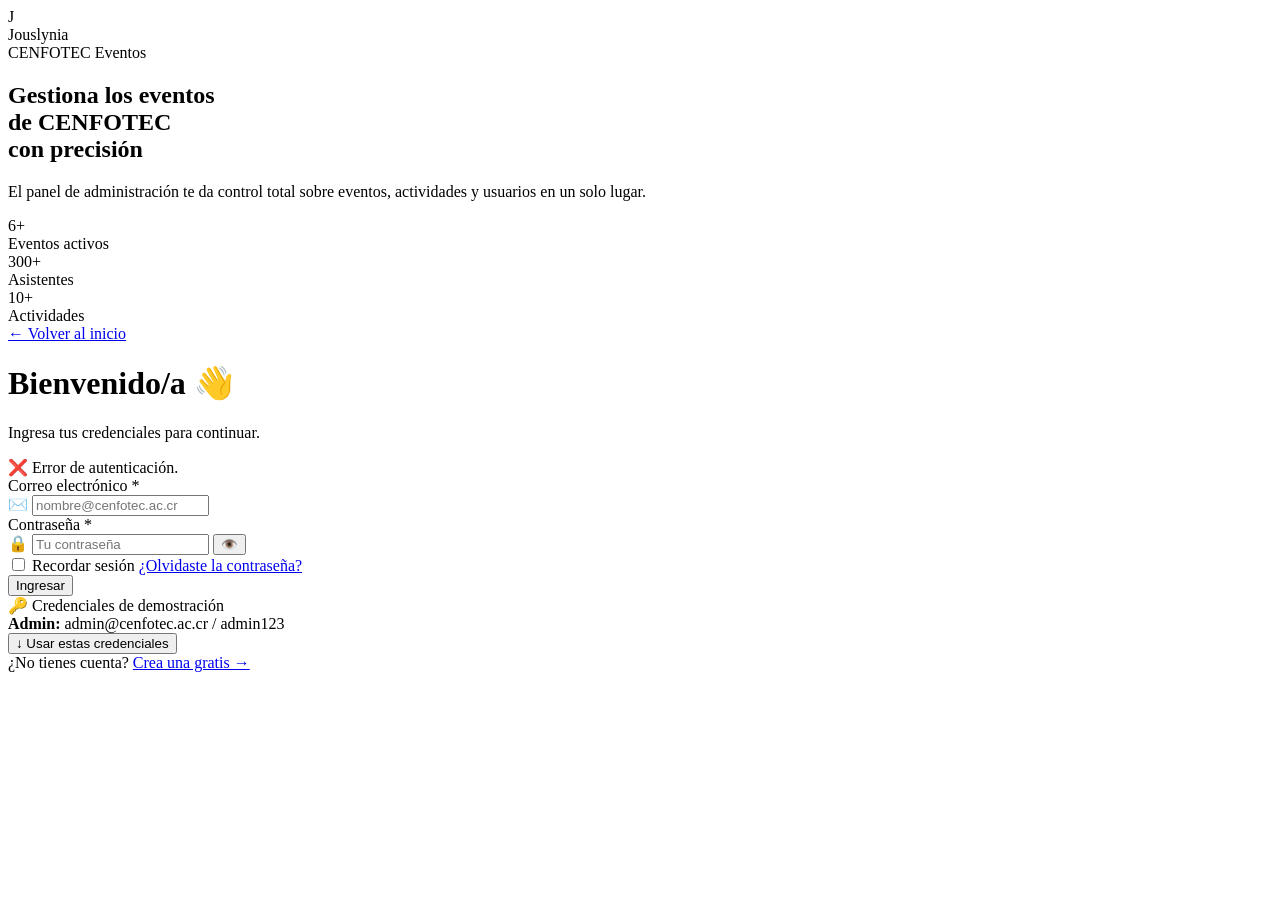
==== commit 8b47d103: "update" ====
--- a/pages/login.html
+++ b/pages/login.html
@@ -3,12 +3,12 @@
 <head>
   <meta charset="UTF-8">
   <meta name="viewport" content="width=device-width, initial-scale=1.0">
-  <meta name="description" content="Inicia sesión para gestionar los eventos de CENFOTEC.">
+  <meta name="description" content="Inicia sesión en Jouslynia para gestionar los eventos de CENFOTEC.">
   <meta name="robots" content="noindex">
-  <title>Iniciar sesión · CENFOTEC</title>
+  <title>Iniciar sesión · Jouslynia CENFOTEC</title>
 
-  <link rel="stylesheet" href="/CSS/styles.css">
-  <link rel="stylesheet" href="/CSS/auth.css">
+  <link rel="stylesheet" href="../css/styles.css">
+  <link rel="stylesheet" href="../css/auth.css">
 </head>
 
 <body>
@@ -57,7 +57,7 @@
     <main class="auth-formulario-col" id="contenido-principal">
       <div class="auth-caja">
 
-        <a href="/index.html" class="auth-volver">← Volver al inicio</a>
+        <a href="../index.html" class="auth-volver">← Volver al inicio</a>
 
         <div class="auth-caja__cabecera">
           <h1 class="auth-caja__titulo">Bienvenido/a 👋</h1>
@@ -129,7 +129,7 @@
         </div>
 
         <div class="auth-caja__pie">
-          ¿No tienes cuenta? <a href="/pages/registro.html">Crea una gratis →</a>
+          ¿No tienes cuenta? <a href="registro.html">Crea una gratis →</a>
         </div>
 
       </div>
@@ -139,8 +139,8 @@
 
   <div class="toast-contenedor" id="toast-contenedor" aria-live="assertive" aria-atomic="false"></div>
 
-  <script src="/js/auth.js"></script>
-  <script src="/js/login.js"></script>
+  <script src="../js/auth.js"></script>
+  <script src="../js/login.js"></script>
 
 </body>
 </html>
